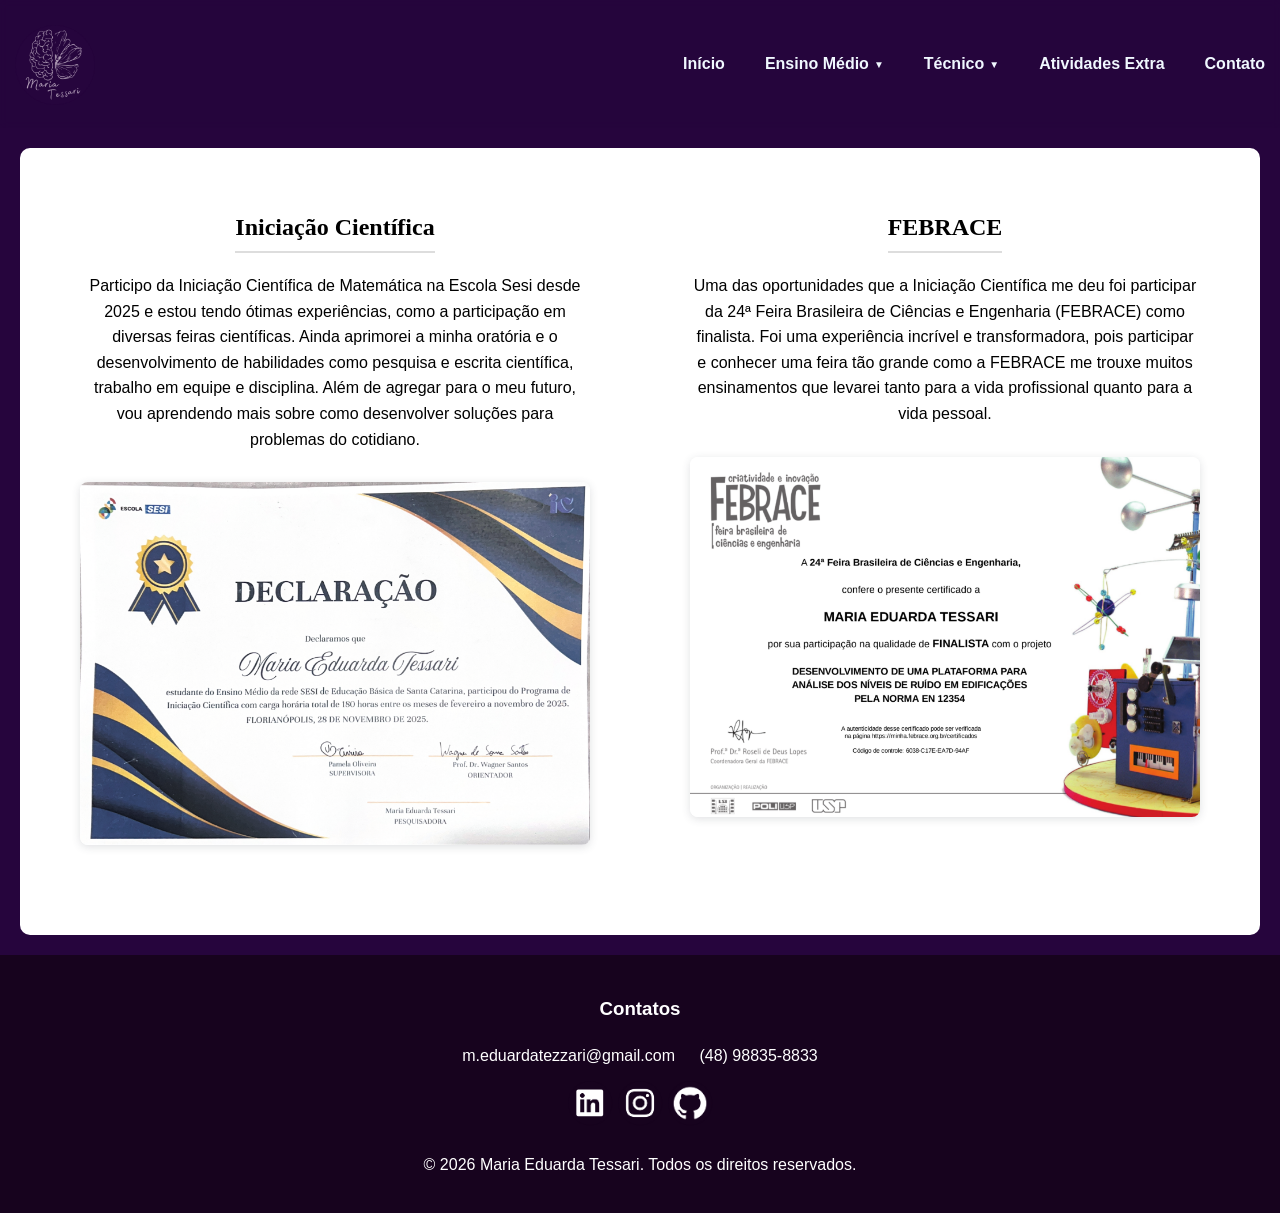
==== atv_extra.html @ 3aeedb26 "atualizando projeto" ====
<!DOCTYPE html>
<html lang="pt-BR">

<head>
    <meta charset="UTF-8">
    <title>Atividade Extra</title>
    <link rel="stylesheet" href="style.css">
    <link rel="icon" href="Fotos/logo-port.png">
</head>

<body>

    <header class="nav-bar">
        <a href="index.html"><img class="logo" src="Fotos/logo-port.png" alt="Minha_Logo"></a>
        <li class="topic">
            <ul><a href="#">Início</a></ul>
            <ul class="dropdown">
                <a href="#" class="dropbtn" onclick="toggleMenu(event)">Ensino Médio<span class="drseta">▼</span></a>
                <div class="dropdown-conteudo" id="dropdown-menu">
                    <a href="linguagens.html">Linguagens</a>
                    <a href="matematica.html">Matemática</a>
                    <a href="natureza.html">Ciências da Natureza</a>
                    <a href="humanas.html">Ciências Humanas</a>
                </div>
            </ul>
            <ul class="dropdown">
                <a href="#" class="dropbtn" onclick="toggleMenu(event)">Técnico<span class="drseta">▼</span></a>
                <div class="dropdown-conteudo" id="dropdown-menu">
                    <a href="modelagem.html">Modelagem de Sistemas</a>
                    <a href="iot.html">Internet das Coisas</a>
                    <a href="banco.html">Banco de Dados</a>
                </div>
            </ul>
            <ul><a href="atv_extra.html">Atividades Extra</a></ul>
            <ul><a href="#Contatos">Contato</a></ul>
        </li>
    </header>


    <section class="capa">

        <section class="container-extra">
            <div class="grupo-cert">
                <h2>Iniciação Científica</h2>
                <div class="texto-certificado">
                    <p>Participo da Iniciação Científica de Matemática na Escola Sesi desde 2025 e estou tendo ótimas
                        experiências, como a participação em diversas feiras científicas. Ainda aprimorei a
                        minha oratória e o desenvolvimento de habilidades como pesquisa e escrita científica, trabalho em equipe e disciplina. 
                        Além de agregar para o meu futuro, vou aprendendo mais sobre
                        como desenvolver soluções para problemas do cotidiano.</p>
                </div>

                <div class="ic imagem-certificado"><img src="Certificados/declaração-ic.png" alt="Certificado de"
                        class="certificados"></div>
            </div>
            <div class="grupo-cert">
                <h2>FEBRACE</h2>
                <div class="texto-certificado">
                    <p>Uma das oportunidades que a Iniciação Científica me deu foi participar da 24ª Feira Brasileira de
                        Ciências e Engenharia (FEBRACE) como finalista. Foi uma experiência incrível e transformadora,
                        pois
                        participar e conhecer uma feira tão grande como a FEBRACE me trouxe muitos ensinamentos que
                        levarei
                        tanto para
                        a vida profissional quanto para a vida pessoal.</p>
                </div>
                <div class="febrace imagem-certificado"><img src="Certificados/certificado-febrace.png"
                        alt="Certificado de FEBRACE" class="certificados"></div>
            </div>
        </section>


    </section>







    <footer id="Contatos">
        <h3>Contatos</h3>
        <ul>
            <li>m.eduardatezzari@gmail.com</li>
            <li>(48) 98835-8833</li> <br>
            <div class="icon">
                <a href="https://www.linkedin.com/in/maria-eduarda-tessari-6a8666365/" target="_blank"><img src="Fotos/LinkedIn.png"
                        alt="LinkedIn"></a>

                <a href="https://www.instagram.com/madutessari/" target="_blank"><img src="Fotos/Instagram.png" alt="Instagram"></a>

                <a href="https://github.com/MariaTessari" target="_blank"><img src="Fotos/GitHub.png" alt="GitHub"></a>
            </div>
        </ul>
        <p>&copy; 2026 Maria Eduarda Tessari. Todos os direitos reservados.</p>
    </footer>
    <script src="script.js"></script>
</body>

</html>
---- style.css ----
/* ==========================================================================
   1. CONFIGURAÇÕES GERAIS E BASE
   ========================================================================== */
html {
    scroll-behavior: smooth;
}

* {
    box-sizing: border-box;
    scrollbar-color: #c298e2 #26053d;
}


body {
    margin-top: 0;
    margin: auto;
    font-family: 'Poppins', sans-serif;
    line-height: 1.6;
    background-color: #26053d;
    color: #000000;
}

p {
    font-family: 'Franklin Gothic Medium', 'Arial Narrow', Arial, sans-serif;
}

/* ==========================================================================
   2. CABEÇALHO E NAVEGAÇÃO (HEADER/NAV)
   ========================================================================== */
.logo {
    height: 80px;
    width: auto;
}

.nav-bar {
    margin: 0;
    background-color: rgb(38, 5, 61, 0.8);
    color: aliceblue;
    padding: 15px;
    position: sticky;
    top: 0;
    z-index: 999;
    /* box-shadow: 0 2px 6px #ffffff; */
    display: flex;
    justify-content: space-between;
    align-items: center;
    backdrop-filter: blur(5px);
}

nav a {
    color: white;
    margin: 10px;
    text-decoration: none;
}

.topic {
    display: flex;
    list-style: none;
    margin-left: 5px;
    margin: 0;
    padding: 0;
}

.topic a {
    text-decoration: none;
    color: aliceblue;
    font-family: Arial, sans-serif;
    font-size: 16px;
    font-weight: 700;
    transition: color 0.3s ease;
}

.topic a:hover {
    color: #ddbde7;
    cursor: grab;
}

/* ==========================================================================
   3. ESTRUTURA PRINCIPAL E CONTEÚDO (MAIN CONTENT)
   ========================================================================== */
section {
    padding: 20px;
    background: white;
    margin: 20px;
    border-radius: 10px;
}

h2 {
    border-bottom: 2px solid #ddd;
    padding-bottom: 5px;
    max-width: fit-content;
    font-family: Georgia, 'Times New Roman', Times, serif;
    margin: 0 auto;
    /* Essa linha centraliza o h2 na página */
}

.capa .trimestre {
    margin-top: 20px;
}

img {
    max-width: 100%;
    margin-top: 10px;
}

/* ==========================================================================
   4. COMPONENTES E SEÇÕES ESPECÍFICAS (CURRÍCULO, ANOS, ETC)
   ========================================================================== */
.layout-sobre-mim{
    display: flex;
    flex-direction: row;
    justify-content: center;
    align-items: stretch;
    gap: 40px;
    max-width: 1500px;
    margin: 0 auto;
    padding-bottom: 20px;
}

.sobre-caixa-texto {
    padding: 20px;
    flex: 1;
    text-align: justify;
}

.caixa-imagem {
    width: 400px;
    height: auto;
}

.amigos-familia {
    display: flex;
    flex-direction: row;
    justify-content: center;
    align-items: stretch;
    gap: 40px;
    max-width: 1500px;
    margin: 0 auto;
    padding-bottom: 20px;
}



.perfil {
    width: 500px;
    height: auto;
    object-fit: cover;
    margin-top: 20px;
    margin: 0 auto;
    object-fit: cover;
    flex-shrink: 0;
}

.secao {
    display: flex;
    flex-direction: column;
    align-items: center;
    justify-content: center;
    padding: 50px 20px;
    text-align: center;
}

.container-cv {
    width: 100%;
    max-width: 620px;
    height: 400px;
    margin: 20px auto;
    overflow: hidden;
    border-radius: 8px;
    box-shadow: 0 4px 10px rgba(0, 0, 0, 0.1);
    background-color: #ffffff;
    transition: transform 0.3s ease, box-shadow 0.3s ease;
}

.container-cv:hover {
    box-shadow: 0 8px 20px rgba(0, 0, 0, 0.2);
    transform: translateY(-5px);
}

.botao-curriculo {
    text-align: center;
}

.info {
    width: calc(100% + 25px);
    height: 100%;
    border: none;
    display: block;
}

.container-primeiro-ano {
    width: 100%;
    max-width: 820px;
    aspect-ratio: 16 / 9;
    margin: 20px auto;
    overflow: hidden;
    border-radius: 8px;
    box-shadow: 0 2px 8px 0 rgba(63, 69, 81, 0.16);
    background-color: #000000;
    will-change: transform;
    margin-bottom: 0.9em;
    margin-top: 1.6em;
    position: relative;
    transition: transform 0.3s ease, box-shadow 0.3s ease
}

.container-primeiro-ano:hover {
    transform: translateY(-8px);
    box-shadow: 0 12px 24px rgba(63, 69, 81, 0.3);
}

.first-year {
    width: 100%;
    height: 100%;
    border: none;
    display: block;
}

.segundo-ano {
    width: 100%;
    max-width: 820px;
    height: auto;
    aspect-ratio: 16 / 9;
    margin: 20px auto;
    overflow: hidden;
    border-radius: 8px;
    box-shadow: 0 2px 8px 0 rgba(63, 69, 81, 0.16);
    will-change: transform;
    position: relative;
    transition: transform 0.3s ease, box-shadow 0.3s ease;
}

.segundo-ano:hover {
    transform: translateY(-8px);
    box-shadow: 0 12px 24px rgba(63, 69, 81, 0.3);
}
/* ==========================================================================
   5. Menu dropdown
   ========================================================================== */
   .dropdown {
        position: relative;
        display: inline-block;
}

.dropdown .drseta {
    font-size: 10px;
    margin-left: 5px;
    vertical-align: middle;
}

.dropdown-conteudo {
    display: none;
    position: absolute;
    background-color: #551f7e;
    min-width: 160px;
    box-shadow: 0px 8px 16px 0px rgba(0,0,0,0.2);
    z-index: 1;
    border-radius: 4px;
    overflow: hidden;
    z-index: 1;
    margin-top: 10px;
}

.dropdown-conteudo a {
    color: white !important;
    padding: 12px 16px;
    text-decoration: none;
    display: block;
    font-size: 15px;
    font-weight: 500;
    transition: background-color 0.3s ease;
}

.dropdown-conteudo a:hover {
    background-color: #c298e2;
    color: #551f7e !important;
    cursor: grab;
}

.dropdown-conteudo.mostrar {
    display: block;
}

.dropdown-cont {
    display: none;
    position: absolute;
    background-color: #551f7e;
    min-width: 160px;
    box-shadow: 0px 8px 16px 0px rgba(0,0,0,0.2);
    z-index: 1;
    border-radius: 4px;
    overflow: hidden;
    z-index: 1;
    margin-top: 10px;
}

.dropdown-cont a {
    color: white !important;
    padding: 12px 16px;
    text-decoration: none;
    display: block;
    font-size: 15px;
    font-weight: 500;
    transition: background-color 0.3s ease;
}

.dropdown-cont a:hover {
    background-color: #c298e2;
    color: #551f7e !important;
    cursor: grab;
}

.dropdown-cont.mostrar {
    display: block;
}

/* ==========================================================================
   5. BOTÕES E LINKS
   ========================================================================== */

   .botao-inicio{
    align-items: center;
    justify-content: center;
    display: flex;
    gap: 15px;
    margin-top: 0;
}

.botao-in {
    display: inline-block;
    margin-top: 15px;
    padding: 10px 20px;
    background-color: #c298e2 ;
    color: #26053d;
    text-decoration: none;
    border-radius: 4px;
    transition: background-color 0.3s ease;
    font-family: 'Lucida Sans', 'Lucida Sans Regular', 'Lucida Grande', 'Lucida Sans Unicode', Geneva, Verdana, sans-serif;
}

.botao-in:hover {
    background-color: #551f7e;
    color: #c298e2;
    cursor: grab;
}

.botao-ar {
    display: inline-block;
    margin-top: 15px;
    padding: 10px 20px;
    background-color: #551f7e ;
    color: #ffffff;
    text-decoration: none;
    border-radius: 50px;
    transition: background-color 0.3s ease;
    font-family: 'Lucida Sans', 'Lucida Sans Regular', 'Lucida Grande', 'Lucida Sans Unicode', Geneva, Verdana, sans-serif;
}

.botao-ar:hover {
    background-color: #c298e2;
    color: #551f7e;
    cursor: grab;
}

.botao-link {
    display: inline-block;
    margin-top: 15px;
    padding: 10px 20px;
    background-color: #551f7e;
    color: #ffffff;
    text-decoration: none;
    border-radius: 4px;
    transition: background-color 0.3s ease;
    font-family: 'Lucida Sans', 'Lucida Sans Regular', 'Lucida Grande', 'Lucida Sans Unicode', Geneva, Verdana, sans-serif;
}

.botao-link:hover {
    background-color: #ddbde7;
    color: #551f7e;
    cursor: grab;
}

/* ==========================================================================
   6. RODAPÉ E ÍCONES (FOOTER)
   ========================================================================== */
footer {
    background-color: #17031e;
    padding: 20px 10px;
    margin-top: 20px;
    color: #ffffff;
    text-align: center;
    font-family: 'Lucida Sans', 'Lucida Sans Regular', 'Lucida Grande', 'Lucida Sans Unicode', Geneva, Verdana, sans-serif;
}

footer ul {
    list-style: none;
    padding: 0;
    margin-top: 15px;
}

footer ul li {
    display: inline-block;
    margin: 0 10px;
}

footer ul li a {
    color: #ffffff;
    text-decoration: none;
    transition: color 0.3s ease;
}

footer ul li a:hover {
    color: #ddbde7;
}

.icon {
    display: flex;
    justify-content: center;
}

.icon img {
    width: 50px;
    height: 50px;
}

/* Carrossel */

#carrossel {
    position: relative;
    height: 550px;
    width: 350px;
    max-width: 1000px; 
    margin: auto; 
    overflow: hidden;
    border-radius: 10px; 
    box-shadow: 0 1px 10px rgba(0,0,0,0.2); 
}


.carrossel-slides {
    display: flex;
    margin: 0; 
    padding: 0; 
    transition: transform 0.4s ease-in-out; 
    width: 390px 
}

.slide {
    object-fit: cover;
    transform: scale(1.08); 
}


.seta {
    font-size: 10px;
    margin-left: 5px;
    vertical-align: middle;
    position: absolute;
    top: 50%;
    transform: translateY(-50%);
    background-color: rgba(0, 0, 0, 0); 
    color: white;
    border: none;
    padding: 15px;
    cursor: pointer;
    font-size: 24px;
    z-index: 10;
    border-radius: 50%; 
}

.seta-esq { left: 10px; }
.seta-dir { right: 10px; }



/* ==========================================================================
   7. Pagina Materias
   ========================================================================== */

/* ==========================================================================
   8. Pagina Atividades Extra
   ========================================================================== */

.certificados {
    display: block;
    width: 100%;
    max-width: 620px;
    height: auto;
    margin: 30px auto;
    border-radius: 8px;
    box-shadow: 0 2px 8px 0 rgba(63, 69, 81, 0.16);
    transition: transform 0.3s ease, box-shadow 0.3s ease;
    will-change: transform;
    cursor: pointer;
}


.certificados:hover {
    transform: translateY(-8px);
    box-shadow: 0 12px 24px rgba(63, 69, 81, 0.3);
}

.texto-certificado p {
    text-align: justify;
    text-align: center;
    font-family: 'Franklin Gothic Medium', 'Arial Narrow', Arial, sans-serif;
    margin-top: 20px;
    max-width: 620px;
    margin-left: auto;
    margin-right: auto;
}

.container-extra {
    display: flex;
    gap: 100px;
}
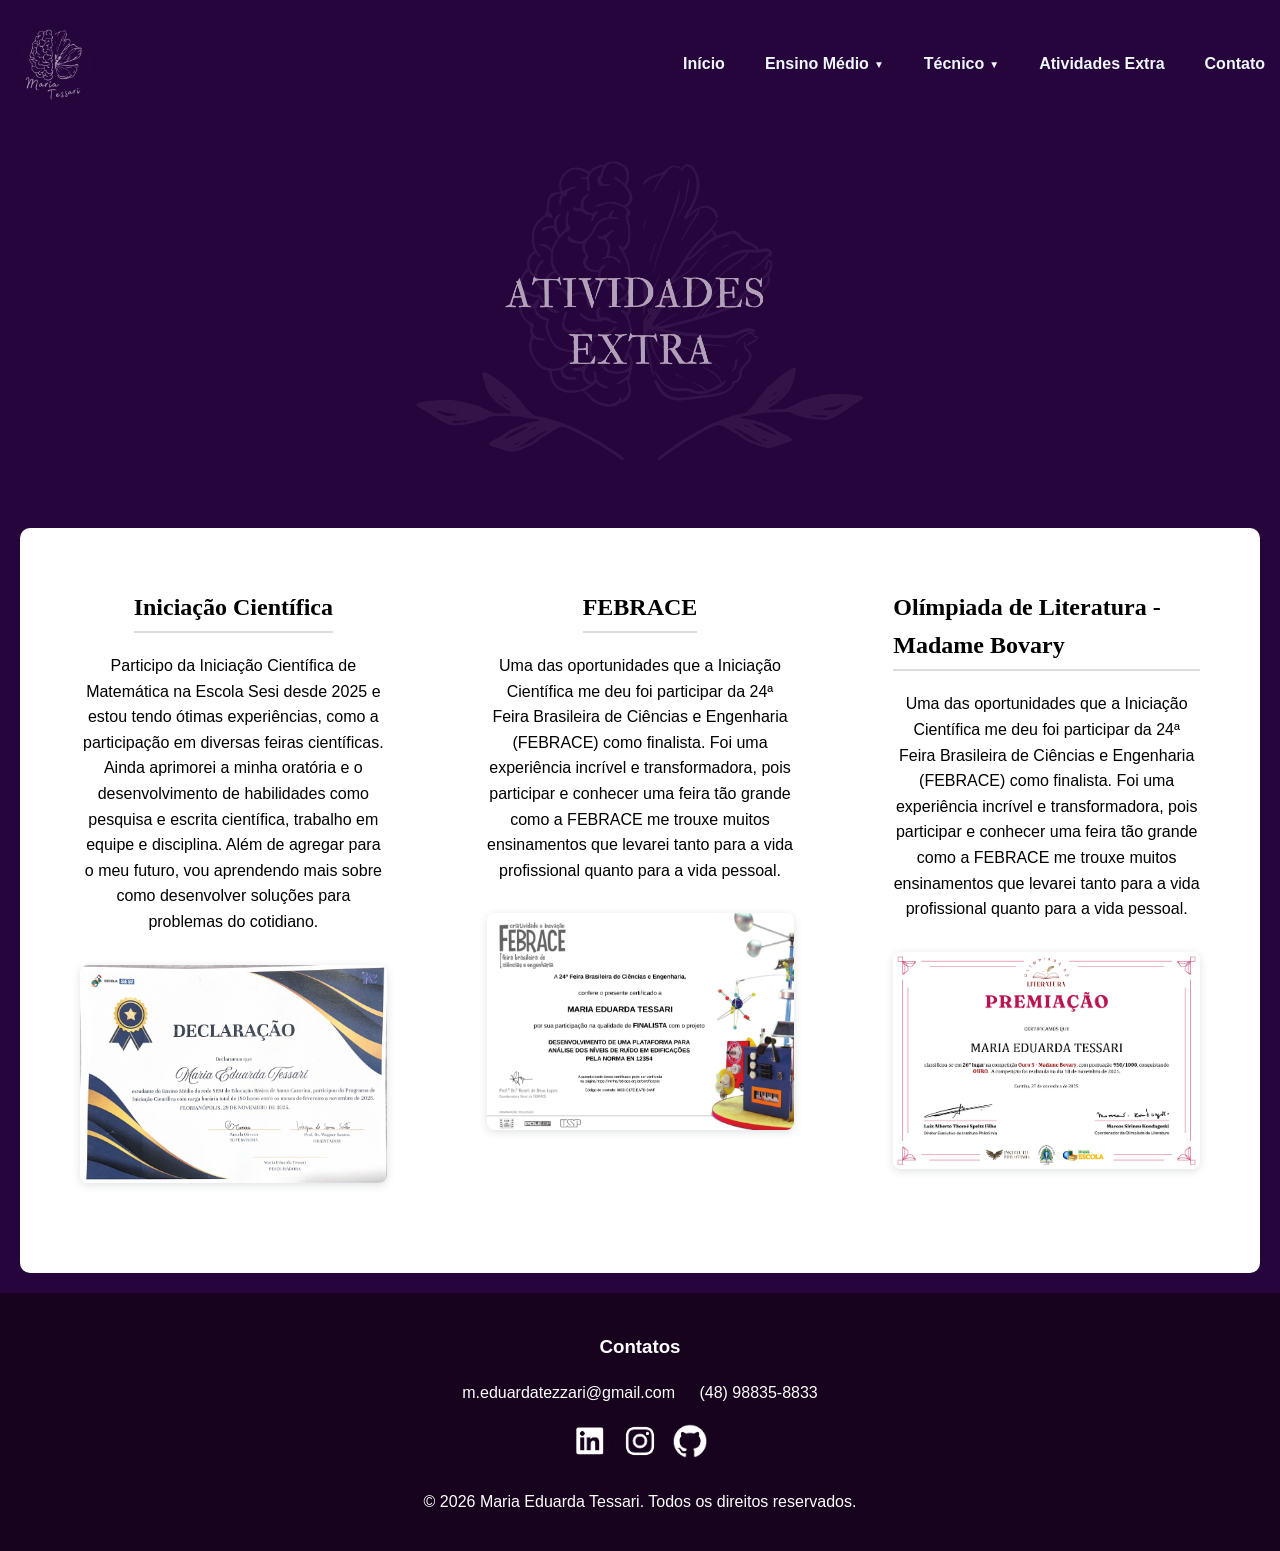
==== commit d81a3795: "atualizado" ====
--- a/atv_extra.html
+++ b/atv_extra.html
@@ -13,9 +13,10 @@
     <header class="nav-bar">
         <a href="index.html"><img class="logo" src="Fotos/logo-port.png" alt="Minha_Logo"></a>
         <li class="topic">
-            <ul><a href="#">Início</a></ul>
+            <ul><a href="index.html">Início</a></ul>
             <ul class="dropdown">
-                <a href="#" class="dropbtn" onclick="toggleMenu(event)">Ensino Médio<span class="drseta">▼</span></a>
+                <a href="#" class="dropbtn" onclick="toggleMenu(event, 'dropdown-menu')">Ensino Médio<span
+                        class="drseta">▼</span></a>
                 <div class="dropdown-conteudo" id="dropdown-menu">
                     <a href="linguagens.html">Linguagens</a>
                     <a href="matematica.html">Matemática</a>
@@ -24,8 +25,9 @@
                 </div>
             </ul>
             <ul class="dropdown">
-                <a href="#" class="dropbtn" onclick="toggleMenu(event)">Técnico<span class="drseta">▼</span></a>
-                <div class="dropdown-conteudo" id="dropdown-menu">
+                <a href="#" class="dropbt" onclick="toggleMenu(event, 'dropdown-men')">Técnico<span
+                        class="drseta">▼</span></a>
+                <div class="dropdown-cont" id="dropdown-men">
                     <a href="modelagem.html">Modelagem de Sistemas</a>
                     <a href="iot.html">Internet das Coisas</a>
                     <a href="banco.html">Banco de Dados</a>
@@ -35,7 +37,9 @@
             <ul><a href="#Contatos">Contato</a></ul>
         </li>
     </header>
-
+    <div class="capa-materia">
+        <img src="Fotos/atv_extra.png" alt="Capa de Atividades Extra" class="atividades">
+    </div>
 
     <section class="capa">
 
@@ -45,7 +49,8 @@
                 <div class="texto-certificado">
                     <p>Participo da Iniciação Científica de Matemática na Escola Sesi desde 2025 e estou tendo ótimas
                         experiências, como a participação em diversas feiras científicas. Ainda aprimorei a
-                        minha oratória e o desenvolvimento de habilidades como pesquisa e escrita científica, trabalho em equipe e disciplina. 
+                        minha oratória e o desenvolvimento de habilidades como pesquisa e escrita científica, trabalho
+                        em equipe e disciplina.
                         Além de agregar para o meu futuro, vou aprendendo mais sobre
                         como desenvolver soluções para problemas do cotidiano.</p>
                 </div>
@@ -67,6 +72,21 @@
                 <div class="febrace imagem-certificado"><img src="Certificados/certificado-febrace.png"
                         alt="Certificado de FEBRACE" class="certificados"></div>
             </div>
+
+            <div class="grupo-cert">
+                <h2>Olímpiada de Literatura - Madame Bovary</h2>
+                <div class="texto-certificado">
+                    <p>Uma das oportunidades que a Iniciação Científica me deu foi participar da 24ª Feira Brasileira de
+                        Ciências e Engenharia (FEBRACE) como finalista. Foi uma experiência incrível e transformadora,
+                        pois
+                        participar e conhecer uma feira tão grande como a FEBRACE me trouxe muitos ensinamentos que
+                        levarei
+                        tanto para
+                        a vida profissional quanto para a vida pessoal.</p>
+                </div>
+                <div class="olimpiada imagem-certificado"><img src="Certificados/certificado_ol.png"
+                        alt="Certificado de Olímpiada" class="certificados"></div>
+            </div>
         </section>
 
 
@@ -84,10 +104,11 @@
             <li>m.eduardatezzari@gmail.com</li>
             <li>(48) 98835-8833</li> <br>
             <div class="icon">
-                <a href="https://www.linkedin.com/in/maria-eduarda-tessari-6a8666365/" target="_blank"><img src="Fotos/LinkedIn.png"
-                        alt="LinkedIn"></a>
+                <a href="https://www.linkedin.com/in/maria-eduarda-tessari-6a8666365/" target="_blank"><img
+                        src="Fotos/LinkedIn.png" alt="LinkedIn"></a>
 
-                <a href="https://www.instagram.com/madutessari/" target="_blank"><img src="Fotos/Instagram.png" alt="Instagram"></a>
+                <a href="https://www.instagram.com/madutessari/" target="_blank"><img src="Fotos/Instagram.png"
+                        alt="Instagram"></a>
 
                 <a href="https://github.com/MariaTessari" target="_blank"><img src="Fotos/GitHub.png" alt="GitHub"></a>
             </div>
--- a/style.css
+++ b/style.css
@@ -98,6 +98,180 @@
     margin-top: 20px;
 }
 
+.capa-materia {
+    display: flex;
+    justify-content: center;
+}
+
+.capa-materia img {
+    max-width: 1000px;
+    height: 370px;
+    border-radius: 10px;
+}
+
+/* Container para as matérias/trimestre */
+.materia-secao {
+    padding: 40px 20px;
+    max-width: 1300px;
+    margin: 0 auto;
+}
+
+.materia-secao h2 {
+    text-align: center;
+    color: #000000;
+    font-size: 36px;
+    margin-bottom: 30px;
+    display: inline-block;
+    padding-bottom: 10px;
+}
+
+.secao-header {
+    text-align: center;
+}
+
+/* Grid para os cartões de atividades */
+.grid-atividades {
+    display: grid;
+    grid-template-columns: repeat(auto-fit, minmax(300px, 1fr));
+    gap: 30px;
+    margin-top: 20px;
+}
+
+/* Cartão individual de atividade */
+.atividade-card {
+    background-color: #ffffff;
+    border-radius: 12px;
+    box-shadow: 0 4px 15px rgba(0, 0, 0, 0.05);
+    overflow: hidden;
+    transition: transform 0.3s ease, box-shadow 0.3s ease;
+    display: flex;
+    flex-direction: column;
+}
+
+.atividade-card:hover {
+    transform: translateY(-5px);
+    box-shadow: 0 8px 25px rgba(0, 0, 0, 0.15);
+}
+
+.atividade-img {
+    width: 100%;
+    height: 200px;
+    object-fit: cover;
+    border-bottom: 1px solid #E2E8F0;
+}
+
+.analise-img {
+    width: 700px;
+    height: auto;
+    object-fit: cover;
+    margin: auto;
+    justify-content: center;
+    display: flex;
+    border-radius: 10px;
+}
+
+.atividade-conteudo {
+    padding: 20px;
+    flex-grow: 1;
+    display: flex;
+    flex-direction: column;
+}
+
+.atividade-conteudo h3 {
+    color: #000000;
+    font-size: 22px;
+    margin-top: 0;
+    margin-bottom: 10px;
+}
+
+.atividade-conteudo p {
+    color: #000000;
+    font-size: 15px;
+    line-height: 1.5;
+    margin-bottom: 20px;
+    flex-grow: 1;
+}
+
+.atividade-card h2 {
+    font-size: x-large;
+    margin-top: 10px;
+}
+
+/* Botão dentro do cartão */
+.btn-card {
+    align-self: flex-start;
+    padding: 10px 20px;
+    background-color: #26053d;
+    color: white;
+    text-decoration: none;
+    border-radius: 20px;
+    font-weight: 580;
+    font-size: 14px;
+    font-family: 'Lucida Sans', 'Lucida Sans Regular', 'Lucida Grande', 'Lucida Sans Unicode', Geneva, Verdana, sans-serif;
+    transition: background-color 0.3s ease;
+}
+
+.btn-card:hover {
+    background-color: #c298e2;
+    /* COR ATUALIZADA */
+}
+
+/* =========================================
+   12. ABAS DE TRIMESTRES (Tabs)
+   ========================================= */
+.abas-container {
+    display: flex;
+    justify-content: center;
+    flex-wrap: wrap;
+    /* Permite quebrar linha no celular se necessário */
+    gap: 15px;
+    margin: -10px auto 30px;
+    padding: 0 20px;
+}
+
+.aba-btn {
+    background-color: #E2E8F0;
+    color: #000000;
+    border: none;
+    padding: 12px 30px;
+    font-size: 16px;
+    font-weight: bold;
+    border-radius: 30px;
+    cursor: pointer;
+    transition: all 0.3s ease;
+    font-family: 'Lucida Sans', 'Lucida Sans Regular', 'Lucida Grande', 'Lucida Sans Unicode', Geneva, Verdana, sans-serif;
+}
+
+.aba-btn:hover {
+    background-color: #c298e2;
+}
+
+/* Estado do botão quando estiver selecionado (ativo) */
+.aba-btn.ativo {
+    background-color: #551f7e;
+    /* Índigo */
+    color: white;
+}
+
+/* Ocultar todas as abas por padrão (o JS e o HTML vão controlar) */
+.aba-conteudo {
+    display: none;
+    animation: fadeIn 0.5s ease;
+    /* Efeito suave ao trocar de aba */
+}
+
+@keyframes fadeIn {
+    from {
+        opacity: 0;
+        transform: translateY(10px);
+    }
+
+    to {
+        opacity: 1;
+        transform: translateY(0);
+    }
+}
+
 img {
     max-width: 100%;
     margin-top: 10px;
@@ -106,7 +280,7 @@
 /* ==========================================================================
    4. COMPONENTES E SEÇÕES ESPECÍFICAS (CURRÍCULO, ANOS, ETC)
    ========================================================================== */
-.layout-sobre-mim{
+.layout-sobre-mim {
     display: flex;
     flex-direction: row;
     justify-content: center;
@@ -234,12 +408,13 @@
     transform: translateY(-8px);
     box-shadow: 0 12px 24px rgba(63, 69, 81, 0.3);
 }
+
 /* ==========================================================================
    5. Menu dropdown
    ========================================================================== */
-   .dropdown {
-        position: relative;
-        display: inline-block;
+.dropdown {
+    position: relative;
+    display: inline-block;
 }
 
 .dropdown .drseta {
@@ -253,7 +428,7 @@
     position: absolute;
     background-color: #551f7e;
     min-width: 160px;
-    box-shadow: 0px 8px 16px 0px rgba(0,0,0,0.2);
+    box-shadow: 0px 8px 16px 0px rgba(0, 0, 0, 0.2);
     z-index: 1;
     border-radius: 4px;
     overflow: hidden;
@@ -286,7 +461,7 @@
     position: absolute;
     background-color: #551f7e;
     min-width: 160px;
-    box-shadow: 0px 8px 16px 0px rgba(0,0,0,0.2);
+    box-shadow: 0px 8px 16px 0px rgba(0, 0, 0, 0.2);
     z-index: 1;
     border-radius: 4px;
     overflow: hidden;
@@ -318,7 +493,7 @@
    5. BOTÕES E LINKS
    ========================================================================== */
 
-   .botao-inicio{
+.botao-inicio {
     align-items: center;
     justify-content: center;
     display: flex;
@@ -330,7 +505,7 @@
     display: inline-block;
     margin-top: 15px;
     padding: 10px 20px;
-    background-color: #c298e2 ;
+    background-color: #c298e2;
     color: #26053d;
     text-decoration: none;
     border-radius: 4px;
@@ -348,7 +523,7 @@
     display: inline-block;
     margin-top: 15px;
     padding: 10px 20px;
-    background-color: #551f7e ;
+    background-color: #551f7e;
     color: #ffffff;
     text-decoration: none;
     border-radius: 50px;
@@ -429,25 +604,25 @@
     position: relative;
     height: 550px;
     width: 350px;
-    max-width: 1000px; 
-    margin: auto; 
+    max-width: 1000px;
+    margin: auto;
     overflow: hidden;
-    border-radius: 10px; 
-    box-shadow: 0 1px 10px rgba(0,0,0,0.2); 
+    border-radius: 10px;
+    box-shadow: 0 1px 10px rgba(0, 0, 0, 0.2);
 }
 
 
 .carrossel-slides {
     display: flex;
-    margin: 0; 
-    padding: 0; 
-    transition: transform 0.4s ease-in-out; 
-    width: 390px 
+    margin: 0;
+    padding: 0;
+    transition: transform 0.4s ease-in-out;
+    width: 390px
 }
 
 .slide {
     object-fit: cover;
-    transform: scale(1.08); 
+    transform: scale(1.08);
 }
 
 
@@ -458,18 +633,23 @@
     position: absolute;
     top: 50%;
     transform: translateY(-50%);
-    background-color: rgba(0, 0, 0, 0); 
+    background-color: rgba(0, 0, 0, 0);
     color: white;
     border: none;
     padding: 15px;
     cursor: pointer;
     font-size: 24px;
     z-index: 10;
-    border-radius: 50%; 
-}
-
-.seta-esq { left: 10px; }
-.seta-dir { right: 10px; }
+    border-radius: 50%;
+}
+
+.seta-esq {
+    left: 10px;
+}
+
+.seta-dir {
+    right: 10px;
+}
 
 
 
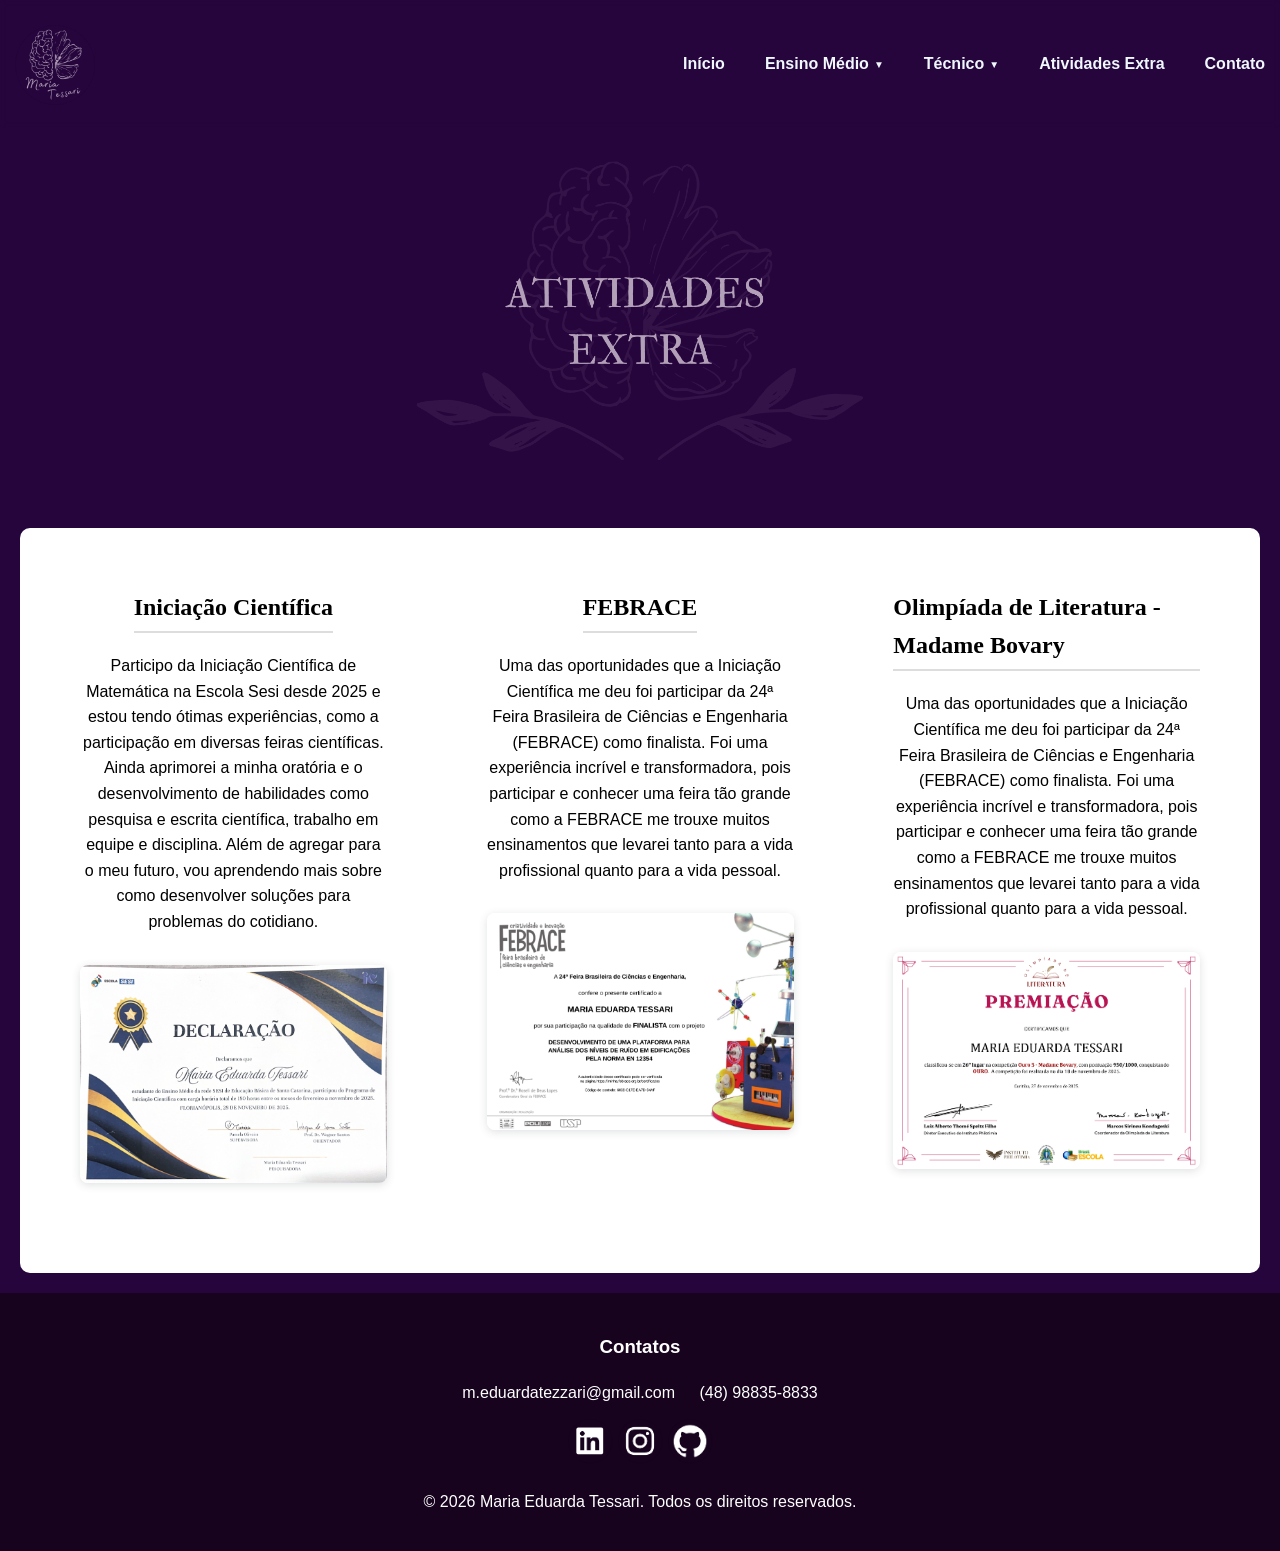
==== commit 1acc93b3: "atualizado" ====
--- a/atv_extra.html
+++ b/atv_extra.html
@@ -74,7 +74,7 @@
             </div>
 
             <div class="grupo-cert">
-                <h2>Olímpiada de Literatura - Madame Bovary</h2>
+                <h2>Olimpíada de Literatura - Madame Bovary</h2>
                 <div class="texto-certificado">
                     <p>Uma das oportunidades que a Iniciação Científica me deu foi participar da 24ª Feira Brasileira de
                         Ciências e Engenharia (FEBRACE) como finalista. Foi uma experiência incrível e transformadora,
--- a/style.css
+++ b/style.css
@@ -189,7 +189,9 @@
     font-size: 15px;
     line-height: 1.5;
     margin-bottom: 20px;
-    flex-grow: 1;
+    display: flex;
+    margin: auto;
+    justify-content: center;
 }
 
 .atividade-card h2 {
@@ -209,6 +211,9 @@
     font-size: 14px;
     font-family: 'Lucida Sans', 'Lucida Sans Regular', 'Lucida Grande', 'Lucida Sans Unicode', Geneva, Verdana, sans-serif;
     transition: background-color 0.3s ease;
+    margin: auto;
+    display: flex;
+    justify-content: center;
 }
 
 .btn-card:hover {
